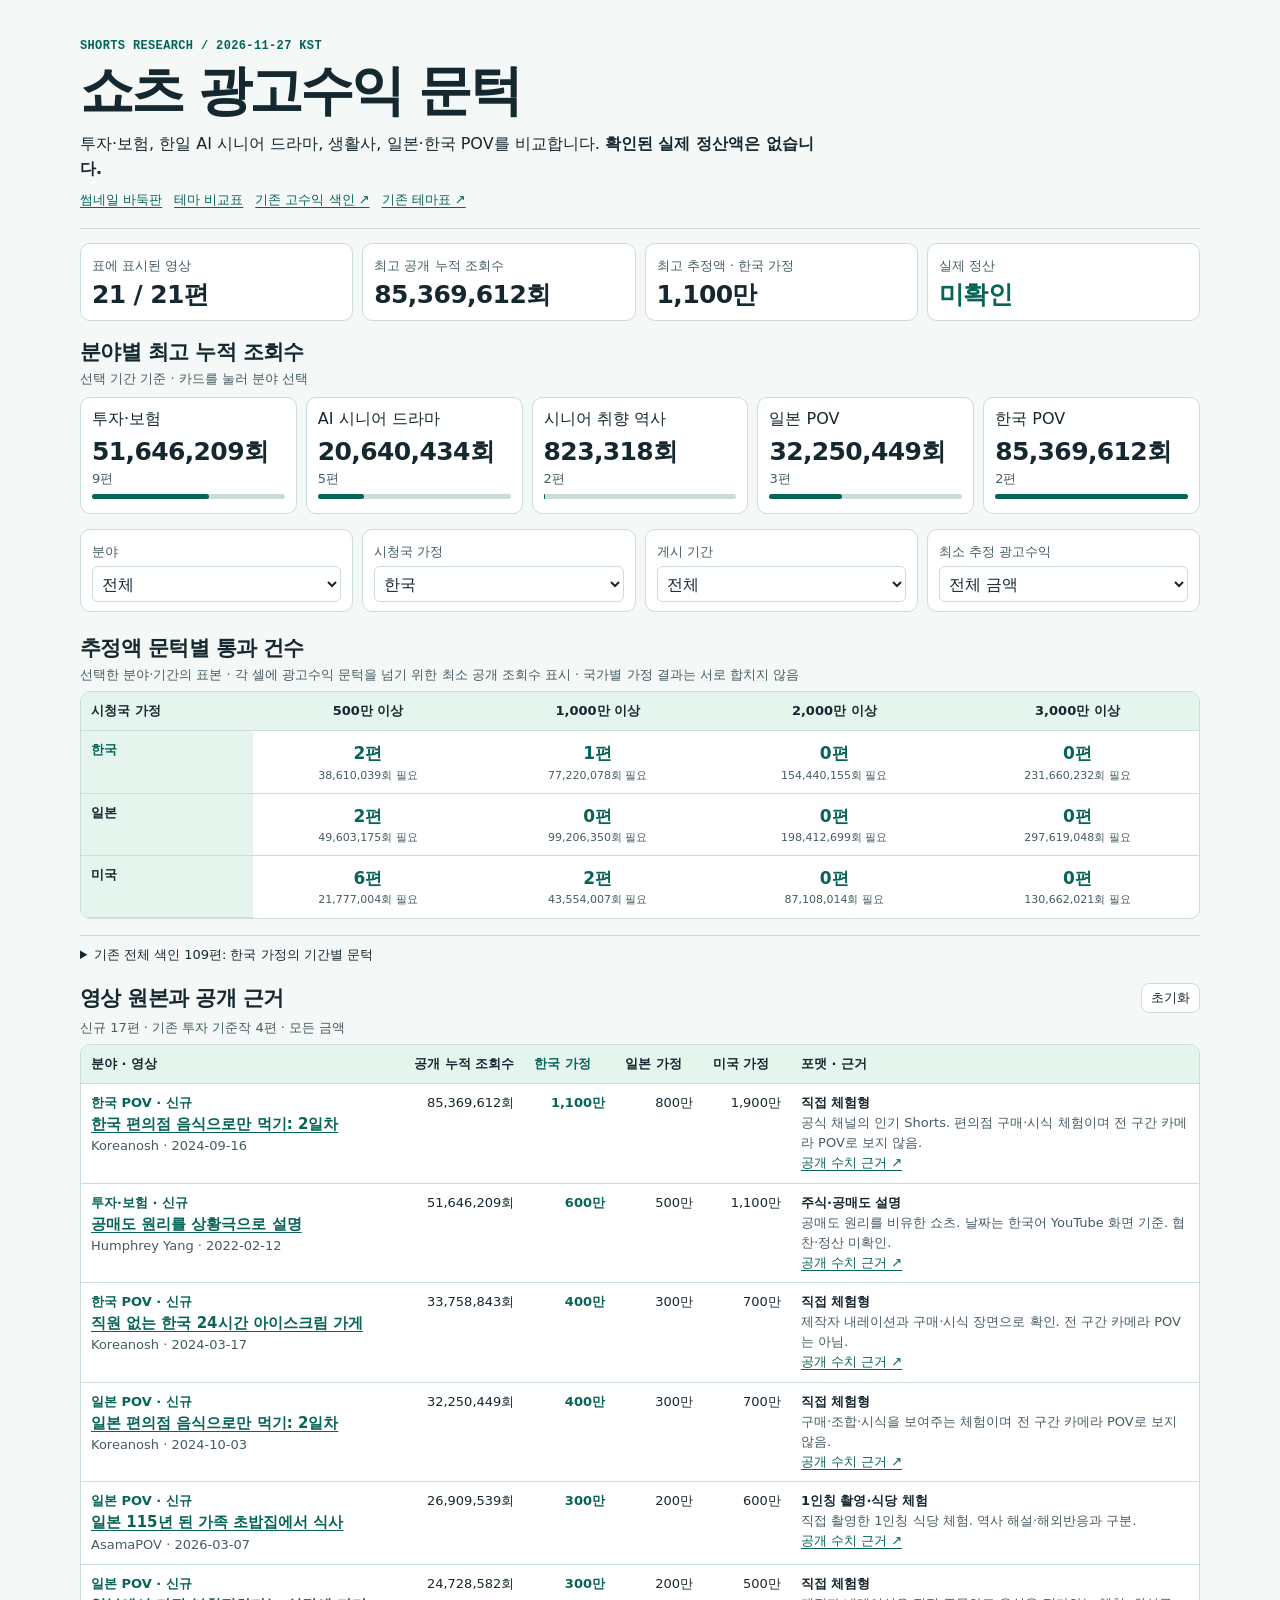
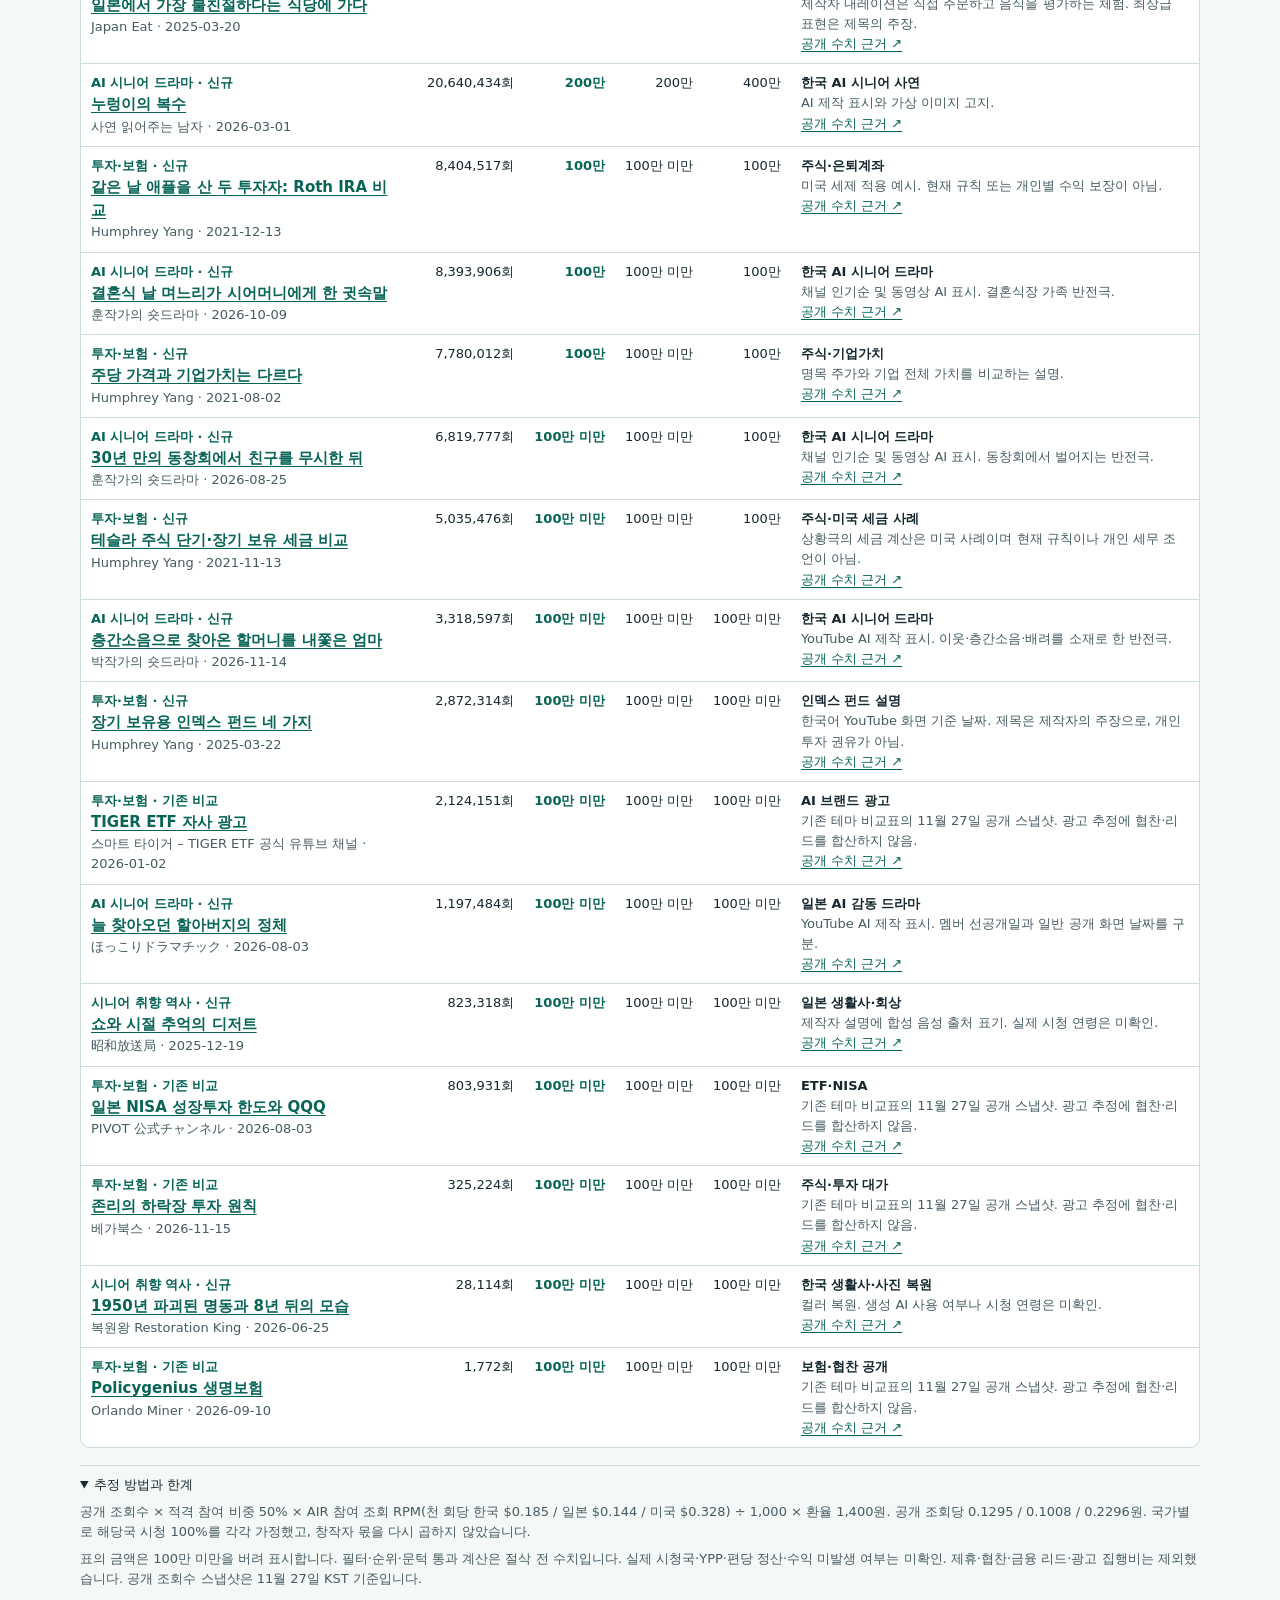
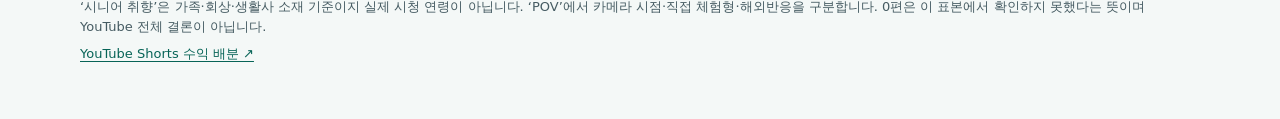
==== earnings-thresholds.html @ aa402a24 "Publish Shorts thumbnail dashboard and comparisons" ====
<!doctype html><html lang="ko"><head><meta charset="utf-8"><meta name="viewport" content="width=device-width,initial-scale=1"><title>쇼츠 수익 문턱 | 투자·시니어·한일 POV</title><style>
:root{color-scheme:light dark;--bg:light-dark(#f4f8f7,#101c21);--ink:light-dark(#15282f,#e9f4f2);--dim:light-dark(#455b62,#abc0c3);--card:light-dark(#fff,#192a31);--line:light-dark(#ccdcd8,#365058);--accent:light-dark(#076457,#74dfc1);--wash:light-dark(#e5f5ee,#193b36)}*{box-sizing:border-box}body{margin:0;background:var(--bg);color:var(--ink);font:16px/1.55 system-ui,"Malgun Gothic",sans-serif}main{width:min(1120px,calc(100% - 34px));margin:auto;padding:32px 0 48px}h1,h2,p{margin:0}h1{font-size:clamp(30px,6vw,54px);line-height:1.13;letter-spacing:-.055em;margin:7px 0 11px}h2{font-size:21px;letter-spacing:-.03em}header{border-bottom:1px solid var(--line);padding:7px 0 18px}header p{max-width:73ch}header a{display:inline-block;margin-top:8px}a{color:var(--accent);text-underline-offset:3px}small,.sub{color:var(--dim);font-size:13px}.eyebrow{color:var(--accent);font:700 12px ui-monospace,monospace;letter-spacing:.03em}button,select{font:inherit;color:inherit;background:var(--card);cursor:pointer}button:focus-visible,select:focus-visible,a:focus-visible,summary:focus-visible,.scroll:focus-visible{outline:3px solid var(--accent);outline-offset:3px}.grid{display:grid;gap:9px;grid-template-columns:repeat(auto-fit,minmax(min(100%,147px),1fr));margin:8px 0 15px}.box{border:1px solid var(--line);border-radius:10px;padding:9px 11px;background:var(--card);text-align:left}.box strong{display:block;font-size:clamp(18px,3.2vw,25px);line-height:1.35;letter-spacing:-.025em;font-variant-numeric:tabular-nums}.metric{margin-top:14px}.topic[aria-pressed=true]{background:var(--wash);border-color:var(--accent)}.topic b{color:var(--accent);font-family:ui-monospace,monospace;margin-right:.45em}.topic span,.topic small{display:block}.track{height:5px;background:var(--line);margin:7px 0;border-radius:8px}.track i{display:block;height:100%;background:var(--accent);border-radius:8px;transform-origin:left;animation:enter .7s ease-out}@keyframes enter{from{transform:scaleX(0)}}@media(prefers-reduced-motion:reduce){.track i{animation:none}}select{display:block;width:100%;padding:5px;min-height:36px;border:1px solid var(--line);border-radius:6px;margin-top:3px}.band{display:flex;justify-content:space-between;align-items:center;gap:8px;margin:17px 0 3px}.reset{border:1px solid var(--line);border-radius:8px;padding:4px 9px;font-size:13px}.scroll{margin-top:6px;overflow:auto;border:1px solid var(--line);border-radius:10px;background:var(--card)}table{border-collapse:collapse;width:100%;text-align:left}th,td{padding:9px 10px;border-bottom:1px solid var(--line);font-size:13px;vertical-align:top}tbody tr:last-child td{border-bottom:0}th{background:var(--wash);white-space:nowrap}.number{text-align:right;white-space:nowrap;font-variant-numeric:tabular-nums}.active{color:var(--accent);font-weight:750}.titlecell{min-width:222px}.titlecell a{font-size:15px;font-weight:700}.titlecell small,.evidence small{display:block}.tag{font-weight:700;color:var(--accent);display:block}.evidence{min-width:185px}.method{margin-top:17px;border-top:1px solid var(--line);padding-top:9px}.method p{margin:7px 0}.method summary{cursor:pointer;color:var(--ink)}

.topnote{padding-top:8px}.matrix{margin:8px 0 16px}.matrix th,.matrix td{text-align:center;white-space:nowrap}.matrix th:first-child,.matrix td:first-child{text-align:left}.matrix b,.matrix small{display:block}.matrix b{color:var(--accent);font-size:17px}.matrix small{font-size:11px}.filter{margin-top:15px}.filter .box{min-width:0}.topic strong{margin-top:3px}.links a{margin-right:12px}.rowbadge{color:var(--dim);font-size:11px}.matrix h2{margin-top:20px}.bar{height:5px;background:var(--line);border-radius:6px;margin:5px 0}.bar i{height:100%;display:block;background:var(--accent);border-radius:6px;transform-origin:left;animation:enter .65s ease-out}.notes{min-width:175px}.muted{color:var(--dim)}
</style></head><body><main><header><div class="eyebrow">SHORTS RESEARCH / 2026-11-27 KST</div><h1>쇼츠 광고수익 문턱</h1><p>투자·보험, 한일 AI 시니어 드라마, 생활사, 일본·한국 POV를 비교합니다. <strong>확인된 실제 정산액은 없습니다.</strong></p><p class="sub links"><a href="./index.html">썸네일 바둑판</a><a href="./topic-benchmarks.html">테마 비교표</a><a href="https://github.com/geben147-create/Insta/tree/main/youtube-shorts-revenue" target="_blank" rel="noopener">기존 고수익 색인 ↗</a><a href="https://github.com/geben147-create/Insta/blob/main/youtube-shorts-revenue/topic-benchmarks.md" target="_blank" rel="noopener">기존 테마표 ↗</a></p></header>
<section class="grid metric" aria-label="요약"><div class="box"><small>표에 표시된 영상</small><strong id="shown"></strong></div><div class="box"><small>최고 공개 누적 조회수</small><strong id="peak"></strong></div><div class="box"><small id="moneyLabel">최고 추정액</small><strong id="money"></strong></div><div class="box"><small>실제 정산</small><strong class="active">미확인</strong></div></section>
<section><h2>분야별 최고 누적 조회수</h2><p class="sub">선택 기간 기준 · 카드를 눌러 분야 선택</p><div id="topics" class="grid"></div></section>
<form class="grid filter" id="form" aria-label="비교 필터"><label class="box"><small>분야</small><select id="group"><option value="all">전체</option></select></label><label class="box"><small>시청국 가정</small><select id="country"><option value="KR">한국</option><option value="JP">일본</option><option value="US">미국</option></select></label><label class="box"><small>게시 기간</small><select id="period"><option value="all">전체</option><option value="31">최근 31일</option><option value="60">최근 60일</option><option value="365">최근 365일</option><option value="old">365일 이전</option></select></label><label class="box"><small>최소 추정 광고수익</small><select id="floor"><option value="0">전체 금액</option></select></label></form>
<section class="matrix"><h2>추정액 문턱별 통과 건수</h2><p class="sub">선택한 분야·기간의 표본 · 각 셀에 광고수익 문턱을 넘기 위한 최소 공개 조회수 표시 · 국가별 가정 결과는 서로 합치지 않음</p><div class="scroll" tabindex="0" role="region" aria-label="문턱별 조회수 표"><table><thead id="levels"></thead><tbody id="matrix"></tbody></table></div></section>
<details class="matrix method sub"><summary>기존 전체 색인 109편: 한국 가정의 기간별 문턱</summary><p>아래는 이번 조사 표본과 별도의 기존 색인입니다. 기간과 문턱은 누적입니다. <a href="https://github.com/geben147-create/Insta/blob/main/youtube-shorts-revenue/README.md#high-earnings" target="_blank" rel="noopener">기존 2,000만·3,000만 이상 영상 원본 ↗</a></p><div class="scroll" tabindex="0"><table><thead><tr><th>게시 기간</th><th>500만 이상</th><th>1,000만 이상</th><th>2,000만 이상</th><th>3,000만 이상</th></tr></thead><tbody><tr><th scope="row">최근 31일</th><td>26편</td><td>10편</td><td>5편</td><td>2편</td></tr><tr><th scope="row">최근 60일</th><td>29편</td><td>11편</td><td>6편</td><td>3편</td></tr><tr><th scope="row">최근 1년</th><td>44편</td><td>25편</td><td>18편</td><td>14편</td></tr></tbody></table></div></details><section><div class="band"><h2>영상 원본과 공개 근거</h2><button class="reset" type="button" id="reset">초기화</button></div><p id="scope" class="sub" aria-live="polite"></p><div class="scroll" tabindex="0" role="region" aria-label="동영상 표, 모바일 가로 스크롤"><table><thead><tr><th scope="col">분야 · 영상</th><th scope="col">공개 누적 조회수</th><th scope="col" data-country="KR">한국 가정</th><th scope="col" data-country="JP">일본 가정</th><th scope="col" data-country="US">미국 가정</th><th scope="col">포맷 · 근거</th></tr></thead><tbody id="results"></tbody></table></div></section>
<details open class="method sub"><summary>추정 방법과 한계</summary><p>공개 조회수 × 적격 참여 비중 50% × AIR 참여 조회 RPM(천 회당 한국 $0.185 / 일본 $0.144 / 미국 $0.328) ÷ 1,000 × 환율 1,400원. 공개 조회당 0.1295 / 0.1008 / 0.2296원. 국가별로 해당국 시청 100%를 각각 가정했고, 창작자 몫을 다시 곱하지 않았습니다.</p><p>표의 금액은 100만 미만을 버려 표시합니다. 필터·순위·문턱 통과 계산은 절삭 전 수치입니다. 실제 시청국·YPP·편당 정산·수익 미발생 여부는 미확인. 제휴·협찬·금융 리드·광고 집행비는 제외했습니다. 공개 조회수 스냅샷은 11월 27일 KST 기준입니다.</p><p>‘시니어 취향’은 가족·회상·생활사 소재 기준이지 실제 시청 연령이 아닙니다. ‘POV’에서 카메라 시점·직접 체험형·해외반응을 구분합니다. 0편은 이 표본에서 확인하지 못했다는 뜻이며 YouTube 전체 결론이 아닙니다.</p><p><a href="https://support.google.com/youtube/answer/12504220?hl=ko" target="_blank" rel="noopener">YouTube Shorts 수익 배분 ↗</a></p></details><noscript>필터를 사용하려면 JavaScript가 필요합니다.</noscript></main>
<script type="application/json" id="data">[["F","SaGvoCTVCyk","같은 날 애플을 산 두 투자자: Roth IRA 비교","Humphrey Yang","2021-12-13",8404517,"주식·은퇴계좌","미국 세제 적용 예시. 현재 규칙 또는 개인별 수익 보장이 아님."],["A","ushj9Fo_uRg","누렁이의 복수","사연 읽어주는 남자","2026-03-01",20640434,"한국 AI 시니어 사연","AI 제작 표시와 가상 이미지 고지."],["A","_EuBTWA7ahY","결혼식 날 며느리가 시어머니에게 한 귓속말","훈작가의 숏드라마","2026-10-09",8393906,"한국 AI 시니어 드라마","채널 인기순 및 동영상 AI 표시. 결혼식장 가족 반전극."],["A","qgkwo-jsXdQ","30년 만의 동창회에서 친구를 무시한 뒤","훈작가의 숏드라마","2026-08-25",6819777,"한국 AI 시니어 드라마","채널 인기순 및 동영상 AI 표시. 동창회에서 벌어지는 반전극."],["A","7OSxZq90mLk","층간소음으로 찾아온 할머니를 내쫓은 엄마","박작가의 숏드라마","2026-11-14",3318597,"한국 AI 시니어 드라마","YouTube AI 제작 표시. 이웃·층간소음·배려를 소재로 한 반전극."],["A","dgKVFcb807E","늘 찾아오던 할아버지의 정체","ほっこりドラマチック","2026-08-03",1197484,"일본 AI 감동 드라마","YouTube AI 제작 표시. 멤버 선공개일과 일반 공개 화면 날짜를 구분."],["H","LRnDM2hNEGs","쇼와 시절 추억의 디저트","昭和放送局","2025-12-19",823318,"일본 생활사·회상","제작자 설명에 합성 음성 출처 표기. 실제 시청 연령은 미확인."],["H","MGlye2INoy4","1950년 파괴된 명동과 8년 뒤의 모습","복원왕 Restoration King","2026-06-25",28114,"한국 생활사·사진 복원","컬러 복원. 생성 AI 사용 여부나 시청 연령은 미확인."],["J","KMVsk9Ls8sw","일본 115년 된 가족 초밥집에서 식사","AsamaPOV","2026-03-07",26909539,"1인칭 촬영·식당 체험","직접 촬영한 1인칭 식당 체험. 역사 해설·해외반응과 구분."],["J","blFIhbo5L1Y","일본에서 가장 불친절하다는 식당에 가다","Japan Eat","2025-03-20",24728582,"직접 체험형","제작자 내레이션은 직접 주문하고 음식을 평가하는 체험. 최상급 표현은 제목의 주장."],["K","hkR3dPvwbf0","한국 편의점 음식으로만 먹기: 2일차","Koreanosh","2024-09-16",85369612,"직접 체험형","공식 채널의 인기 Shorts. 편의점 구매·시식 체험이며 전 구간 카메라 POV로 보지 않음."],["F","ARvaqMZBx6M","TIGER ETF 자사 광고","스마트 타이거 – TIGER ETF 공식 유튜브 채널","2026-01-02",2124151,"AI 브랜드 광고","기존 테마 비교표의 11월 27일 공개 스냅샷. 광고 추정에 협찬·리드를 합산하지 않음.","비교표"],["F","tHAno0KQBAI","일본 NISA 성장투자 한도와 QQQ","PIVOT 公式チャンネル","2026-08-03",803931,"ETF·NISA","기존 테마 비교표의 11월 27일 공개 스냅샷. 광고 추정에 협찬·리드를 합산하지 않음.","비교표"],["F","xbjlxvIIYyc","Policygenius 생명보험","Orlando Miner","2026-09-10",1772,"보험·협찬 공개","기존 테마 비교표의 11월 27일 공개 스냅샷. 광고 추정에 협찬·리드를 합산하지 않음.","비교표"],["F","ob_WWCE0Gdg","존리의 하락장 투자 원칙","베가북스","2026-11-15",325224,"주식·투자 대가","기존 테마 비교표의 11월 27일 공개 스냅샷. 광고 추정에 협찬·리드를 합산하지 않음.","비교표"],["J","LeHO8A4lei0","일본 편의점 음식으로만 먹기: 2일차","Koreanosh","2024-10-03",32250449,"직접 체험형","구매·조합·시식을 보여주는 체험이며 전 구간 카메라 POV로 보지 않음."],["F","_gsCYGzjoRc","공매도 원리를 상황극으로 설명","Humphrey Yang","2022-02-12",51646209,"주식·공매도 설명","공매도 원리를 비유한 쇼츠. 날짜는 한국어 YouTube 화면 기준. 협찬·정산 미확인."],["F","65ciWFjXaq8","주당 가격과 기업가치는 다르다","Humphrey Yang","2021-08-02",7780012,"주식·기업가치","명목 주가와 기업 전체 가치를 비교하는 설명."],["F","7N5B2Gga3ts","테슬라 주식 단기·장기 보유 세금 비교","Humphrey Yang","2021-11-13",5035476,"주식·미국 세금 사례","상황극의 세금 계산은 미국 사례이며 현재 규칙이나 개인 세무 조언이 아님."],["K","bXgwewu6ulU","직원 없는 한국 24시간 아이스크림 가게","Koreanosh","2024-03-17",33758843,"직접 체험형","제작자 내레이션과 구매·시식 장면으로 확인. 전 구간 카메라 POV는 아님."],["F","yFXeZApjErc","장기 보유용 인덱스 펀드 네 가지","Humphrey Yang","2025-03-22",2872314,"인덱스 펀드 설명","한국어 YouTube 화면 기준 날짜. 제목은 제작자의 주장으로, 개인 투자 권유가 아님."]]</script>
<script>
'use strict';const $=id=>document.getElementById(id),rows=JSON.parse($('data').textContent),labels={F:'투자·보험',A:'AI 시니어 드라마',H:'시니어 취향 역사',J:'일본 POV',K:'한국 POV'},ct={KR:'한국',JP:'일본',US:'미국'},k0={KR:1295,JP:1008,US:2296},keys=Object.keys(ct),levels=[5,10,20,30].map(x=>x*1e6),more=[25,40,50,100].map(x=>x*1e6),date=Date.parse('2026-11-27'),nf=new Intl.NumberFormat('ko-KR');
const qty=x=>nf.format(x),value=(r,c)=>r[5]*k0[c]/10000,need=(x,c)=>Math.ceil(x*10000/k0[c]),high=r=>Math.max(0,...r.map(a=>a[5])),esc=x=>String(x).replace(/[&<>"']/g,y=>({'&':'&amp;','<':'&lt;','>':'&gt;','"':'&quot;',"'":'&#39;'}[y])),label=x=>x===1e8?'1억':qty(x/1e4)+'만';
function compactAmount(x){const m=Math.floor(x/1000000);if(!m)return '100만 미만';const e=Math.floor(m/100),p=m%100*100;return e?e+'억'+(p?' '+new Intl.NumberFormat('ko-KR').format(p)+'만':''):new Intl.NumberFormat('ko-KR').format(p)+'만';}function fmt(x){return compactAmount(x);}
Object.entries(labels).forEach(([k,v])=>$('group').add(new Option(v,k)));[...levels,...more].sort((a,b)=>a-b).forEach(x=>$('floor').add(new Option(label(x)+' 이상',x)));
$('levels').innerHTML='<tr><th scope="col">시청국 가정</th>'+levels.map(x=>'<th scope="col">'+label(x)+' 이상</th>').join('')+'</tr>';
$('topics').innerHTML=Object.entries(labels).map(([g,l])=>'<button type="button" class="box topic" data-group="'+g+'">'+l+'<strong></strong><small></small><span class="bar" aria-hidden="true"><i></i></span></button>').join('');
function draw(){const g=$('group').value,c=$('country').value,p=$('period').value,f=+$('floor').value;const dated=rows.filter(r=>{const d=(date-Date.parse(r[4]))/86400000;return p==='all'||(p==='old'?d>=365:(d>=0&&d<+p))});const scoped=dated.filter(r=>g==='all'||r[0]===g);const list=scoped.filter(r=>r[5]>=need(f,c)).sort((a,b)=>b[5]-a[5]);
$('shown').textContent=list.length+' / '+rows.length+'편';$('peak').textContent=list.length?qty(high(list))+'회':'해당 없음';$('moneyLabel').textContent='최고 추정액 · '+ct[c]+' 가정';$('money').textContent=list.length?fmt(value(list[0],c)):'해당 없음';$('scope').textContent='신규 '+rows.filter(r=>!r[8]).length+'편 · 기존 투자 기준작 '+rows.filter(r=>r[8]).length+'편 · '+(f?ct[c]+' 가정 '+label(f)+' 이상':'모든 금액');
$('matrix').innerHTML=keys.map(key=>'<tr><th scope="row"'+(key===c?' class="active"':'')+'>'+ct[key]+'</th>'+levels.map(n=>'<td><b>'+scoped.filter(r=>r[5]>=need(n,key)).length+'편</b><small>'+qty(need(n,key))+'회 필요</small></td>').join('')+'</tr>').join('');
$('topics').querySelectorAll('button').forEach(b=>{const k=b.dataset.group,rs=dated.filter(r=>r[0]===k),m=high(rs);b.setAttribute('aria-pressed',g===k);b.querySelector('strong').textContent=m?qty(m)+'회':'해당 없음';b.querySelector('small').textContent=rs.length+'편';b.querySelector('i').style.width=(high(dated)?100*m/high(dated):0)+'%';});
document.querySelectorAll('[data-country]').forEach(h=>h.classList.toggle('active',h.dataset.country===c));$('results').innerHTML=list.length?list.map(r=>'<tr><td class="titlecell"><span class="tag">'+labels[r[0]]+' · '+(r[8]?'기존 비교':'신규')+'</span><a target="_blank" rel="noopener" href="https://www.youtube.com/shorts/'+r[1]+'">'+esc(r[2])+'</a><small>'+esc(r[3])+' · '+r[4]+'</small></td><td class="number">'+qty(r[5])+'회</td>'+keys.map(key=>'<td class="number '+(key===c?'active':'')+'" title="절삭 전 약 '+qty(Math.round(value(r,key)/10000))+'만">'+fmt(value(r,key))+'</td>').join('')+'<td class="notes"><strong>'+esc(r[6])+'</strong><br><small>'+esc(r[7])+'</small><br><a target="_blank" rel="noopener" href="https://www.youtube.com/watch?v='+r[1]+'">공개 수치 근거 ↗</a></td></tr>').join(''):'<tr><td colspan="6">이 표본에 조건을 통과한 영상이 없습니다.</td></tr>';}
$('form').addEventListener('input',draw);$('topics').addEventListener('click',e=>{const b=e.target.closest('[data-group]');if(b){$('group').value=$('group').value===b.dataset.group?'all':b.dataset.group;draw();}});$('reset').addEventListener('click',()=>{$('form').reset();draw();});draw();
</script></body></html>
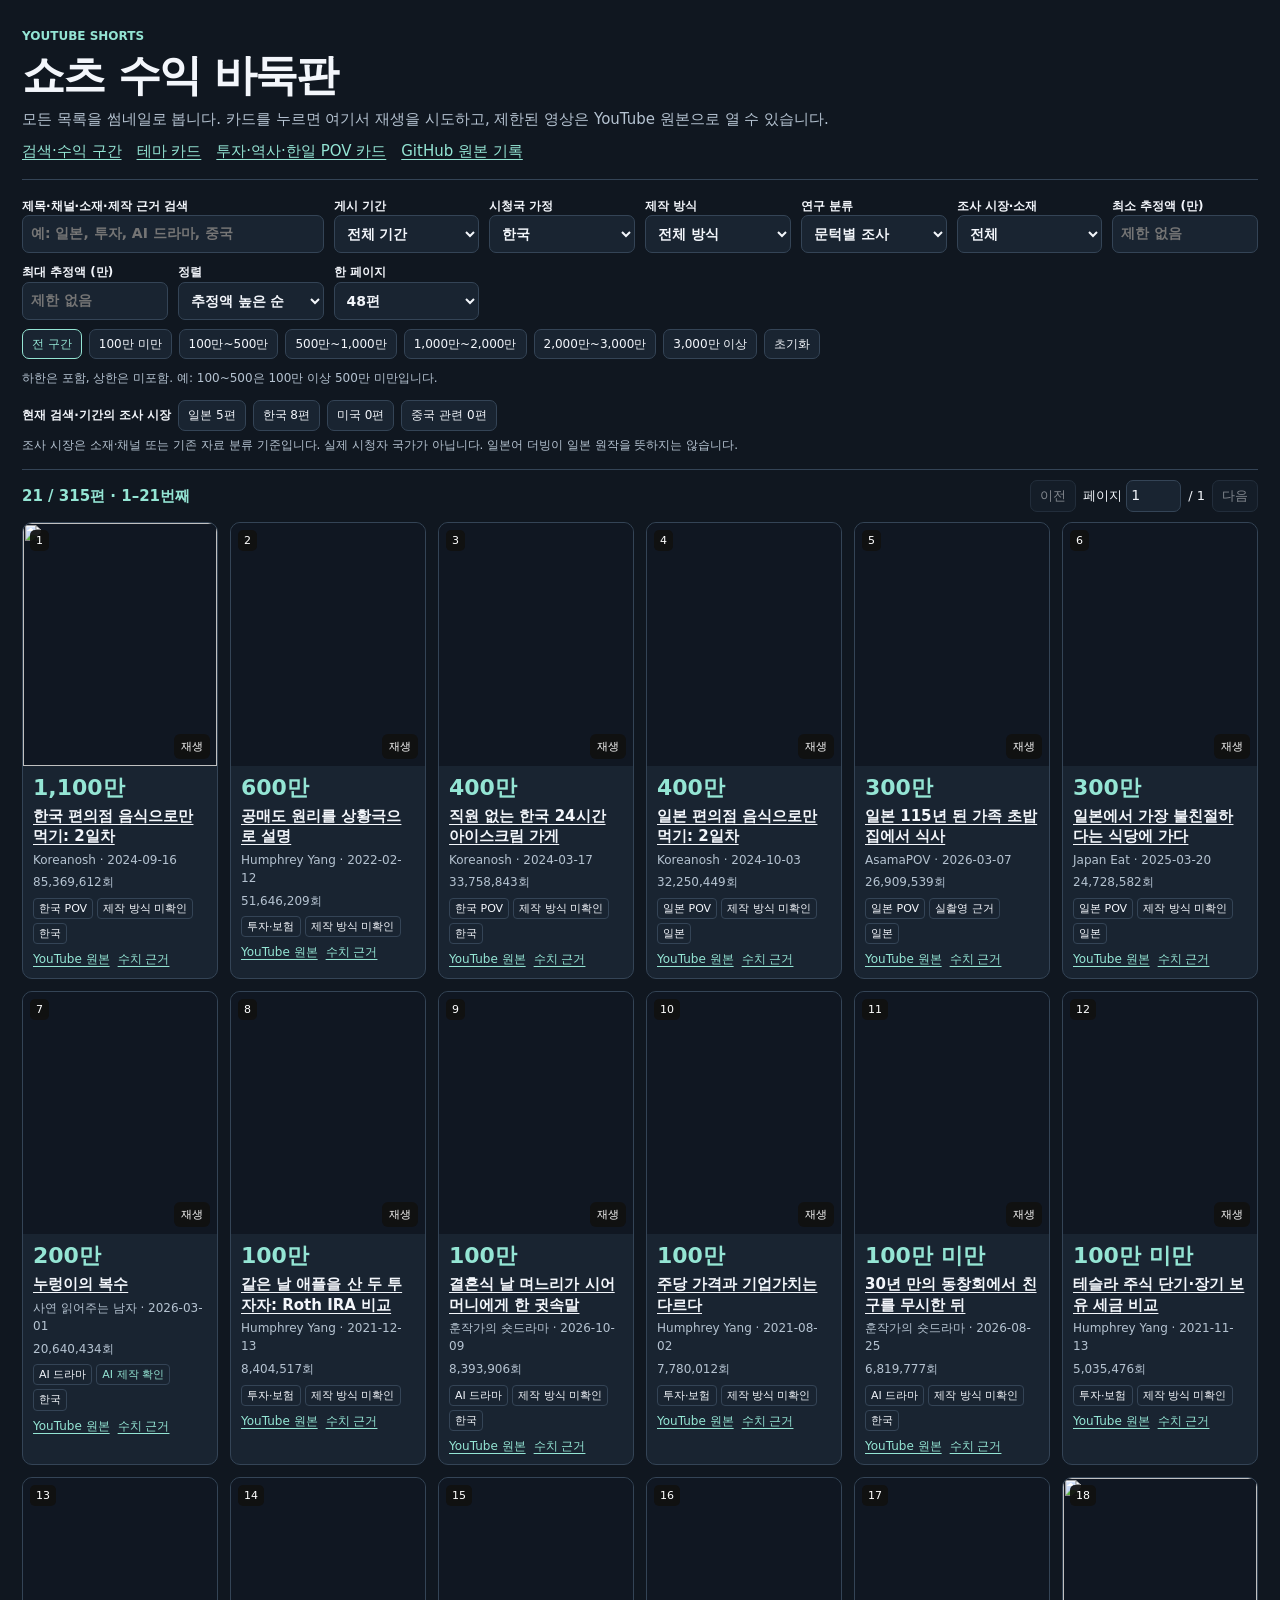
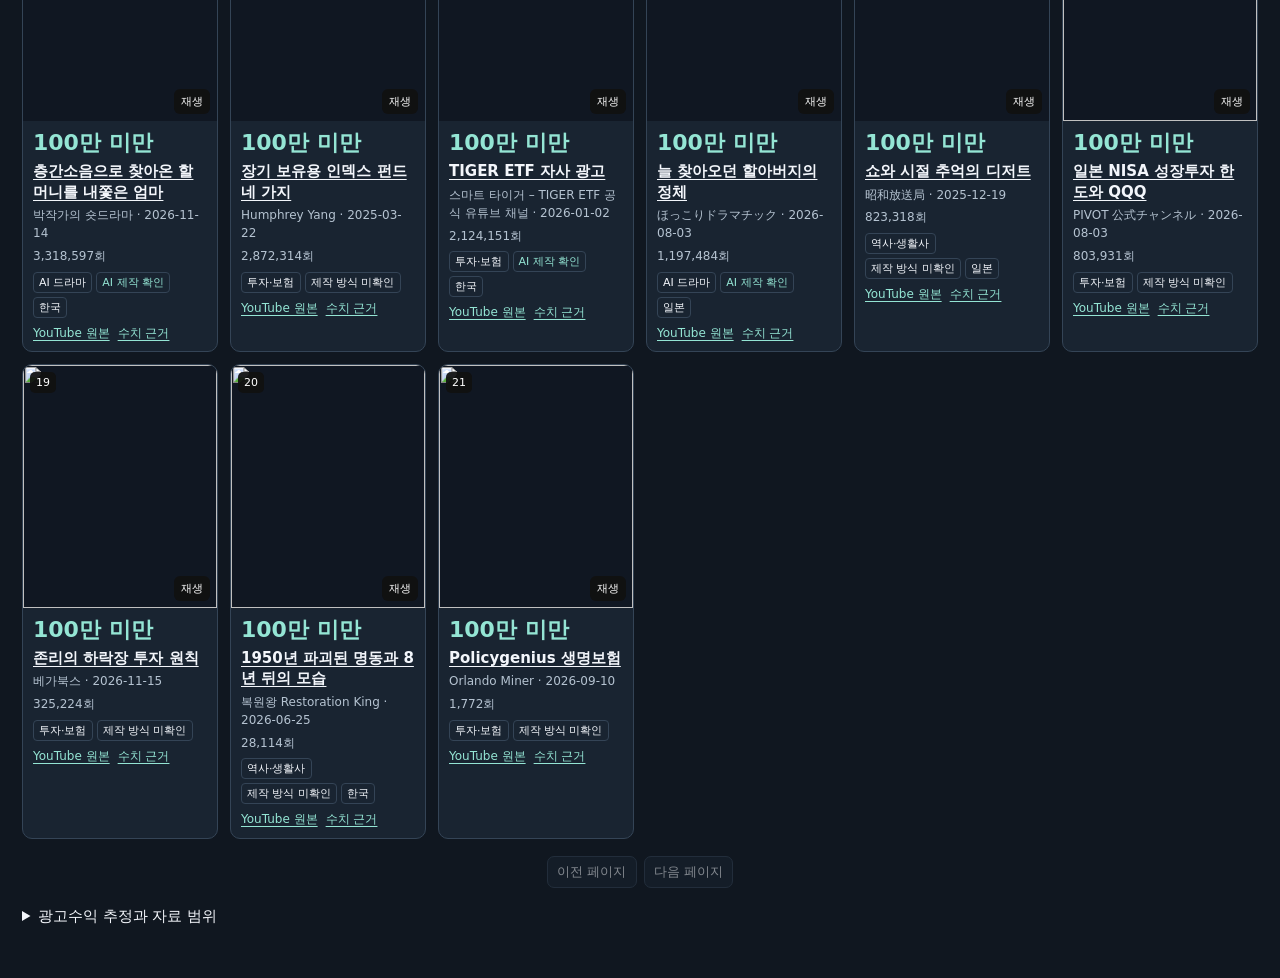
==== commit 72973df5: "Unify all Shorts into a searchable preview gallery Keep the existing Pages URL. Deduplicate 315 publ" ====
--- a/earnings-thresholds.html
+++ b/earnings-thresholds.html
@@ -1,26 +1 @@
-<!doctype html><html lang="ko"><head><meta charset="utf-8"><meta name="viewport" content="width=device-width,initial-scale=1"><title>쇼츠 수익 문턱 | 투자·시니어·한일 POV</title><style>
-:root{color-scheme:light dark;--bg:light-dark(#f4f8f7,#101c21);--ink:light-dark(#15282f,#e9f4f2);--dim:light-dark(#455b62,#abc0c3);--card:light-dark(#fff,#192a31);--line:light-dark(#ccdcd8,#365058);--accent:light-dark(#076457,#74dfc1);--wash:light-dark(#e5f5ee,#193b36)}*{box-sizing:border-box}body{margin:0;background:var(--bg);color:var(--ink);font:16px/1.55 system-ui,"Malgun Gothic",sans-serif}main{width:min(1120px,calc(100% - 34px));margin:auto;padding:32px 0 48px}h1,h2,p{margin:0}h1{font-size:clamp(30px,6vw,54px);line-height:1.13;letter-spacing:-.055em;margin:7px 0 11px}h2{font-size:21px;letter-spacing:-.03em}header{border-bottom:1px solid var(--line);padding:7px 0 18px}header p{max-width:73ch}header a{display:inline-block;margin-top:8px}a{color:var(--accent);text-underline-offset:3px}small,.sub{color:var(--dim);font-size:13px}.eyebrow{color:var(--accent);font:700 12px ui-monospace,monospace;letter-spacing:.03em}button,select{font:inherit;color:inherit;background:var(--card);cursor:pointer}button:focus-visible,select:focus-visible,a:focus-visible,summary:focus-visible,.scroll:focus-visible{outline:3px solid var(--accent);outline-offset:3px}.grid{display:grid;gap:9px;grid-template-columns:repeat(auto-fit,minmax(min(100%,147px),1fr));margin:8px 0 15px}.box{border:1px solid var(--line);border-radius:10px;padding:9px 11px;background:var(--card);text-align:left}.box strong{display:block;font-size:clamp(18px,3.2vw,25px);line-height:1.35;letter-spacing:-.025em;font-variant-numeric:tabular-nums}.metric{margin-top:14px}.topic[aria-pressed=true]{background:var(--wash);border-color:var(--accent)}.topic b{color:var(--accent);font-family:ui-monospace,monospace;margin-right:.45em}.topic span,.topic small{display:block}.track{height:5px;background:var(--line);margin:7px 0;border-radius:8px}.track i{display:block;height:100%;background:var(--accent);border-radius:8px;transform-origin:left;animation:enter .7s ease-out}@keyframes enter{from{transform:scaleX(0)}}@media(prefers-reduced-motion:reduce){.track i{animation:none}}select{display:block;width:100%;padding:5px;min-height:36px;border:1px solid var(--line);border-radius:6px;margin-top:3px}.band{display:flex;justify-content:space-between;align-items:center;gap:8px;margin:17px 0 3px}.reset{border:1px solid var(--line);border-radius:8px;padding:4px 9px;font-size:13px}.scroll{margin-top:6px;overflow:auto;border:1px solid var(--line);border-radius:10px;background:var(--card)}table{border-collapse:collapse;width:100%;text-align:left}th,td{padding:9px 10px;border-bottom:1px solid var(--line);font-size:13px;vertical-align:top}tbody tr:last-child td{border-bottom:0}th{background:var(--wash);white-space:nowrap}.number{text-align:right;white-space:nowrap;font-variant-numeric:tabular-nums}.active{color:var(--accent);font-weight:750}.titlecell{min-width:222px}.titlecell a{font-size:15px;font-weight:700}.titlecell small,.evidence small{display:block}.tag{font-weight:700;color:var(--accent);display:block}.evidence{min-width:185px}.method{margin-top:17px;border-top:1px solid var(--line);padding-top:9px}.method p{margin:7px 0}.method summary{cursor:pointer;color:var(--ink)}
-
-.topnote{padding-top:8px}.matrix{margin:8px 0 16px}.matrix th,.matrix td{text-align:center;white-space:nowrap}.matrix th:first-child,.matrix td:first-child{text-align:left}.matrix b,.matrix small{display:block}.matrix b{color:var(--accent);font-size:17px}.matrix small{font-size:11px}.filter{margin-top:15px}.filter .box{min-width:0}.topic strong{margin-top:3px}.links a{margin-right:12px}.rowbadge{color:var(--dim);font-size:11px}.matrix h2{margin-top:20px}.bar{height:5px;background:var(--line);border-radius:6px;margin:5px 0}.bar i{height:100%;display:block;background:var(--accent);border-radius:6px;transform-origin:left;animation:enter .65s ease-out}.notes{min-width:175px}.muted{color:var(--dim)}
-</style></head><body><main><header><div class="eyebrow">SHORTS RESEARCH / 2026-11-27 KST</div><h1>쇼츠 광고수익 문턱</h1><p>투자·보험, 한일 AI 시니어 드라마, 생활사, 일본·한국 POV를 비교합니다. <strong>확인된 실제 정산액은 없습니다.</strong></p><p class="sub links"><a href="./index.html">썸네일 바둑판</a><a href="./topic-benchmarks.html">테마 비교표</a><a href="https://github.com/geben147-create/Insta/tree/main/youtube-shorts-revenue" target="_blank" rel="noopener">기존 고수익 색인 ↗</a><a href="https://github.com/geben147-create/Insta/blob/main/youtube-shorts-revenue/topic-benchmarks.md" target="_blank" rel="noopener">기존 테마표 ↗</a></p></header>
-<section class="grid metric" aria-label="요약"><div class="box"><small>표에 표시된 영상</small><strong id="shown"></strong></div><div class="box"><small>최고 공개 누적 조회수</small><strong id="peak"></strong></div><div class="box"><small id="moneyLabel">최고 추정액</small><strong id="money"></strong></div><div class="box"><small>실제 정산</small><strong class="active">미확인</strong></div></section>
-<section><h2>분야별 최고 누적 조회수</h2><p class="sub">선택 기간 기준 · 카드를 눌러 분야 선택</p><div id="topics" class="grid"></div></section>
-<form class="grid filter" id="form" aria-label="비교 필터"><label class="box"><small>분야</small><select id="group"><option value="all">전체</option></select></label><label class="box"><small>시청국 가정</small><select id="country"><option value="KR">한국</option><option value="JP">일본</option><option value="US">미국</option></select></label><label class="box"><small>게시 기간</small><select id="period"><option value="all">전체</option><option value="31">최근 31일</option><option value="60">최근 60일</option><option value="365">최근 365일</option><option value="old">365일 이전</option></select></label><label class="box"><small>최소 추정 광고수익</small><select id="floor"><option value="0">전체 금액</option></select></label></form>
-<section class="matrix"><h2>추정액 문턱별 통과 건수</h2><p class="sub">선택한 분야·기간의 표본 · 각 셀에 광고수익 문턱을 넘기 위한 최소 공개 조회수 표시 · 국가별 가정 결과는 서로 합치지 않음</p><div class="scroll" tabindex="0" role="region" aria-label="문턱별 조회수 표"><table><thead id="levels"></thead><tbody id="matrix"></tbody></table></div></section>
-<details class="matrix method sub"><summary>기존 전체 색인 109편: 한국 가정의 기간별 문턱</summary><p>아래는 이번 조사 표본과 별도의 기존 색인입니다. 기간과 문턱은 누적입니다. <a href="https://github.com/geben147-create/Insta/blob/main/youtube-shorts-revenue/README.md#high-earnings" target="_blank" rel="noopener">기존 2,000만·3,000만 이상 영상 원본 ↗</a></p><div class="scroll" tabindex="0"><table><thead><tr><th>게시 기간</th><th>500만 이상</th><th>1,000만 이상</th><th>2,000만 이상</th><th>3,000만 이상</th></tr></thead><tbody><tr><th scope="row">최근 31일</th><td>26편</td><td>10편</td><td>5편</td><td>2편</td></tr><tr><th scope="row">최근 60일</th><td>29편</td><td>11편</td><td>6편</td><td>3편</td></tr><tr><th scope="row">최근 1년</th><td>44편</td><td>25편</td><td>18편</td><td>14편</td></tr></tbody></table></div></details><section><div class="band"><h2>영상 원본과 공개 근거</h2><button class="reset" type="button" id="reset">초기화</button></div><p id="scope" class="sub" aria-live="polite"></p><div class="scroll" tabindex="0" role="region" aria-label="동영상 표, 모바일 가로 스크롤"><table><thead><tr><th scope="col">분야 · 영상</th><th scope="col">공개 누적 조회수</th><th scope="col" data-country="KR">한국 가정</th><th scope="col" data-country="JP">일본 가정</th><th scope="col" data-country="US">미국 가정</th><th scope="col">포맷 · 근거</th></tr></thead><tbody id="results"></tbody></table></div></section>
-<details open class="method sub"><summary>추정 방법과 한계</summary><p>공개 조회수 × 적격 참여 비중 50% × AIR 참여 조회 RPM(천 회당 한국 $0.185 / 일본 $0.144 / 미국 $0.328) ÷ 1,000 × 환율 1,400원. 공개 조회당 0.1295 / 0.1008 / 0.2296원. 국가별로 해당국 시청 100%를 각각 가정했고, 창작자 몫을 다시 곱하지 않았습니다.</p><p>표의 금액은 100만 미만을 버려 표시합니다. 필터·순위·문턱 통과 계산은 절삭 전 수치입니다. 실제 시청국·YPP·편당 정산·수익 미발생 여부는 미확인. 제휴·협찬·금융 리드·광고 집행비는 제외했습니다. 공개 조회수 스냅샷은 11월 27일 KST 기준입니다.</p><p>‘시니어 취향’은 가족·회상·생활사 소재 기준이지 실제 시청 연령이 아닙니다. ‘POV’에서 카메라 시점·직접 체험형·해외반응을 구분합니다. 0편은 이 표본에서 확인하지 못했다는 뜻이며 YouTube 전체 결론이 아닙니다.</p><p><a href="https://support.google.com/youtube/answer/12504220?hl=ko" target="_blank" rel="noopener">YouTube Shorts 수익 배분 ↗</a></p></details><noscript>필터를 사용하려면 JavaScript가 필요합니다.</noscript></main>
-<script type="application/json" id="data">[["F","SaGvoCTVCyk","같은 날 애플을 산 두 투자자: Roth IRA 비교","Humphrey Yang","2021-12-13",8404517,"주식·은퇴계좌","미국 세제 적용 예시. 현재 규칙 또는 개인별 수익 보장이 아님."],["A","ushj9Fo_uRg","누렁이의 복수","사연 읽어주는 남자","2026-03-01",20640434,"한국 AI 시니어 사연","AI 제작 표시와 가상 이미지 고지."],["A","_EuBTWA7ahY","결혼식 날 며느리가 시어머니에게 한 귓속말","훈작가의 숏드라마","2026-10-09",8393906,"한국 AI 시니어 드라마","채널 인기순 및 동영상 AI 표시. 결혼식장 가족 반전극."],["A","qgkwo-jsXdQ","30년 만의 동창회에서 친구를 무시한 뒤","훈작가의 숏드라마","2026-08-25",6819777,"한국 AI 시니어 드라마","채널 인기순 및 동영상 AI 표시. 동창회에서 벌어지는 반전극."],["A","7OSxZq90mLk","층간소음으로 찾아온 할머니를 내쫓은 엄마","박작가의 숏드라마","2026-11-14",3318597,"한국 AI 시니어 드라마","YouTube AI 제작 표시. 이웃·층간소음·배려를 소재로 한 반전극."],["A","dgKVFcb807E","늘 찾아오던 할아버지의 정체","ほっこりドラマチック","2026-08-03",1197484,"일본 AI 감동 드라마","YouTube AI 제작 표시. 멤버 선공개일과 일반 공개 화면 날짜를 구분."],["H","LRnDM2hNEGs","쇼와 시절 추억의 디저트","昭和放送局","2025-12-19",823318,"일본 생활사·회상","제작자 설명에 합성 음성 출처 표기. 실제 시청 연령은 미확인."],["H","MGlye2INoy4","1950년 파괴된 명동과 8년 뒤의 모습","복원왕 Restoration King","2026-06-25",28114,"한국 생활사·사진 복원","컬러 복원. 생성 AI 사용 여부나 시청 연령은 미확인."],["J","KMVsk9Ls8sw","일본 115년 된 가족 초밥집에서 식사","AsamaPOV","2026-03-07",26909539,"1인칭 촬영·식당 체험","직접 촬영한 1인칭 식당 체험. 역사 해설·해외반응과 구분."],["J","blFIhbo5L1Y","일본에서 가장 불친절하다는 식당에 가다","Japan Eat","2025-03-20",24728582,"직접 체험형","제작자 내레이션은 직접 주문하고 음식을 평가하는 체험. 최상급 표현은 제목의 주장."],["K","hkR3dPvwbf0","한국 편의점 음식으로만 먹기: 2일차","Koreanosh","2024-09-16",85369612,"직접 체험형","공식 채널의 인기 Shorts. 편의점 구매·시식 체험이며 전 구간 카메라 POV로 보지 않음."],["F","ARvaqMZBx6M","TIGER ETF 자사 광고","스마트 타이거 – TIGER ETF 공식 유튜브 채널","2026-01-02",2124151,"AI 브랜드 광고","기존 테마 비교표의 11월 27일 공개 스냅샷. 광고 추정에 협찬·리드를 합산하지 않음.","비교표"],["F","tHAno0KQBAI","일본 NISA 성장투자 한도와 QQQ","PIVOT 公式チャンネル","2026-08-03",803931,"ETF·NISA","기존 테마 비교표의 11월 27일 공개 스냅샷. 광고 추정에 협찬·리드를 합산하지 않음.","비교표"],["F","xbjlxvIIYyc","Policygenius 생명보험","Orlando Miner","2026-09-10",1772,"보험·협찬 공개","기존 테마 비교표의 11월 27일 공개 스냅샷. 광고 추정에 협찬·리드를 합산하지 않음.","비교표"],["F","ob_WWCE0Gdg","존리의 하락장 투자 원칙","베가북스","2026-11-15",325224,"주식·투자 대가","기존 테마 비교표의 11월 27일 공개 스냅샷. 광고 추정에 협찬·리드를 합산하지 않음.","비교표"],["J","LeHO8A4lei0","일본 편의점 음식으로만 먹기: 2일차","Koreanosh","2024-10-03",32250449,"직접 체험형","구매·조합·시식을 보여주는 체험이며 전 구간 카메라 POV로 보지 않음."],["F","_gsCYGzjoRc","공매도 원리를 상황극으로 설명","Humphrey Yang","2022-02-12",51646209,"주식·공매도 설명","공매도 원리를 비유한 쇼츠. 날짜는 한국어 YouTube 화면 기준. 협찬·정산 미확인."],["F","65ciWFjXaq8","주당 가격과 기업가치는 다르다","Humphrey Yang","2021-08-02",7780012,"주식·기업가치","명목 주가와 기업 전체 가치를 비교하는 설명."],["F","7N5B2Gga3ts","테슬라 주식 단기·장기 보유 세금 비교","Humphrey Yang","2021-11-13",5035476,"주식·미국 세금 사례","상황극의 세금 계산은 미국 사례이며 현재 규칙이나 개인 세무 조언이 아님."],["K","bXgwewu6ulU","직원 없는 한국 24시간 아이스크림 가게","Koreanosh","2024-03-17",33758843,"직접 체험형","제작자 내레이션과 구매·시식 장면으로 확인. 전 구간 카메라 POV는 아님."],["F","yFXeZApjErc","장기 보유용 인덱스 펀드 네 가지","Humphrey Yang","2025-03-22",2872314,"인덱스 펀드 설명","한국어 YouTube 화면 기준 날짜. 제목은 제작자의 주장으로, 개인 투자 권유가 아님."]]</script>
-<script>
-'use strict';const $=id=>document.getElementById(id),rows=JSON.parse($('data').textContent),labels={F:'투자·보험',A:'AI 시니어 드라마',H:'시니어 취향 역사',J:'일본 POV',K:'한국 POV'},ct={KR:'한국',JP:'일본',US:'미국'},k0={KR:1295,JP:1008,US:2296},keys=Object.keys(ct),levels=[5,10,20,30].map(x=>x*1e6),more=[25,40,50,100].map(x=>x*1e6),date=Date.parse('2026-11-27'),nf=new Intl.NumberFormat('ko-KR');
-const qty=x=>nf.format(x),value=(r,c)=>r[5]*k0[c]/10000,need=(x,c)=>Math.ceil(x*10000/k0[c]),high=r=>Math.max(0,...r.map(a=>a[5])),esc=x=>String(x).replace(/[&<>"']/g,y=>({'&':'&amp;','<':'&lt;','>':'&gt;','"':'&quot;',"'":'&#39;'}[y])),label=x=>x===1e8?'1억':qty(x/1e4)+'만';
-function compactAmount(x){const m=Math.floor(x/1000000);if(!m)return '100만 미만';const e=Math.floor(m/100),p=m%100*100;return e?e+'억'+(p?' '+new Intl.NumberFormat('ko-KR').format(p)+'만':''):new Intl.NumberFormat('ko-KR').format(p)+'만';}function fmt(x){return compactAmount(x);}
-Object.entries(labels).forEach(([k,v])=>$('group').add(new Option(v,k)));[...levels,...more].sort((a,b)=>a-b).forEach(x=>$('floor').add(new Option(label(x)+' 이상',x)));
-$('levels').innerHTML='<tr><th scope="col">시청국 가정</th>'+levels.map(x=>'<th scope="col">'+label(x)+' 이상</th>').join('')+'</tr>';
-$('topics').innerHTML=Object.entries(labels).map(([g,l])=>'<button type="button" class="box topic" data-group="'+g+'">'+l+'<strong></strong><small></small><span class="bar" aria-hidden="true"><i></i></span></button>').join('');
-function draw(){const g=$('group').value,c=$('country').value,p=$('period').value,f=+$('floor').value;const dated=rows.filter(r=>{const d=(date-Date.parse(r[4]))/86400000;return p==='all'||(p==='old'?d>=365:(d>=0&&d<+p))});const scoped=dated.filter(r=>g==='all'||r[0]===g);const list=scoped.filter(r=>r[5]>=need(f,c)).sort((a,b)=>b[5]-a[5]);
-$('shown').textContent=list.length+' / '+rows.length+'편';$('peak').textContent=list.length?qty(high(list))+'회':'해당 없음';$('moneyLabel').textContent='최고 추정액 · '+ct[c]+' 가정';$('money').textContent=list.length?fmt(value(list[0],c)):'해당 없음';$('scope').textContent='신규 '+rows.filter(r=>!r[8]).length+'편 · 기존 투자 기준작 '+rows.filter(r=>r[8]).length+'편 · '+(f?ct[c]+' 가정 '+label(f)+' 이상':'모든 금액');
-$('matrix').innerHTML=keys.map(key=>'<tr><th scope="row"'+(key===c?' class="active"':'')+'>'+ct[key]+'</th>'+levels.map(n=>'<td><b>'+scoped.filter(r=>r[5]>=need(n,key)).length+'편</b><small>'+qty(need(n,key))+'회 필요</small></td>').join('')+'</tr>').join('');
-$('topics').querySelectorAll('button').forEach(b=>{const k=b.dataset.group,rs=dated.filter(r=>r[0]===k),m=high(rs);b.setAttribute('aria-pressed',g===k);b.querySelector('strong').textContent=m?qty(m)+'회':'해당 없음';b.querySelector('small').textContent=rs.length+'편';b.querySelector('i').style.width=(high(dated)?100*m/high(dated):0)+'%';});
-document.querySelectorAll('[data-country]').forEach(h=>h.classList.toggle('active',h.dataset.country===c));$('results').innerHTML=list.length?list.map(r=>'<tr><td class="titlecell"><span class="tag">'+labels[r[0]]+' · '+(r[8]?'기존 비교':'신규')+'</span><a target="_blank" rel="noopener" href="https://www.youtube.com/shorts/'+r[1]+'">'+esc(r[2])+'</a><small>'+esc(r[3])+' · '+r[4]+'</small></td><td class="number">'+qty(r[5])+'회</td>'+keys.map(key=>'<td class="number '+(key===c?'active':'')+'" title="절삭 전 약 '+qty(Math.round(value(r,key)/10000))+'만">'+fmt(value(r,key))+'</td>').join('')+'<td class="notes"><strong>'+esc(r[6])+'</strong><br><small>'+esc(r[7])+'</small><br><a target="_blank" rel="noopener" href="https://www.youtube.com/watch?v='+r[1]+'">공개 수치 근거 ↗</a></td></tr>').join(''):'<tr><td colspan="6">이 표본에 조건을 통과한 영상이 없습니다.</td></tr>';}
-$('form').addEventListener('input',draw);$('topics').addEventListener('click',e=>{const b=e.target.closest('[data-group]');if(b){$('group').value=$('group').value===b.dataset.group?'all':b.dataset.group;draw();}});$('reset').addEventListener('click',()=>{$('form').reset();draw();});draw();
-</script></body></html>+<!doctype html><html lang="ko"><meta charset="utf-8"><meta name="viewport" content="width=device-width,initial-scale=1"><title>쇼츠 문턱별 조사 카드</title><meta http-equiv="refresh" content="0;url=./index.html?set=%EB%AC%B8%ED%84%B1%EB%B3%84%20%EC%A1%B0%EC%82%AC#results"><main><h1>쇼츠 문턱별 조사 카드</h1><a href="./index.html?set=%EB%AC%B8%ED%84%B1%EB%B3%84%20%EC%A1%B0%EC%82%AC#results">썸네일 바둑판에서 열기</a></main></html>
